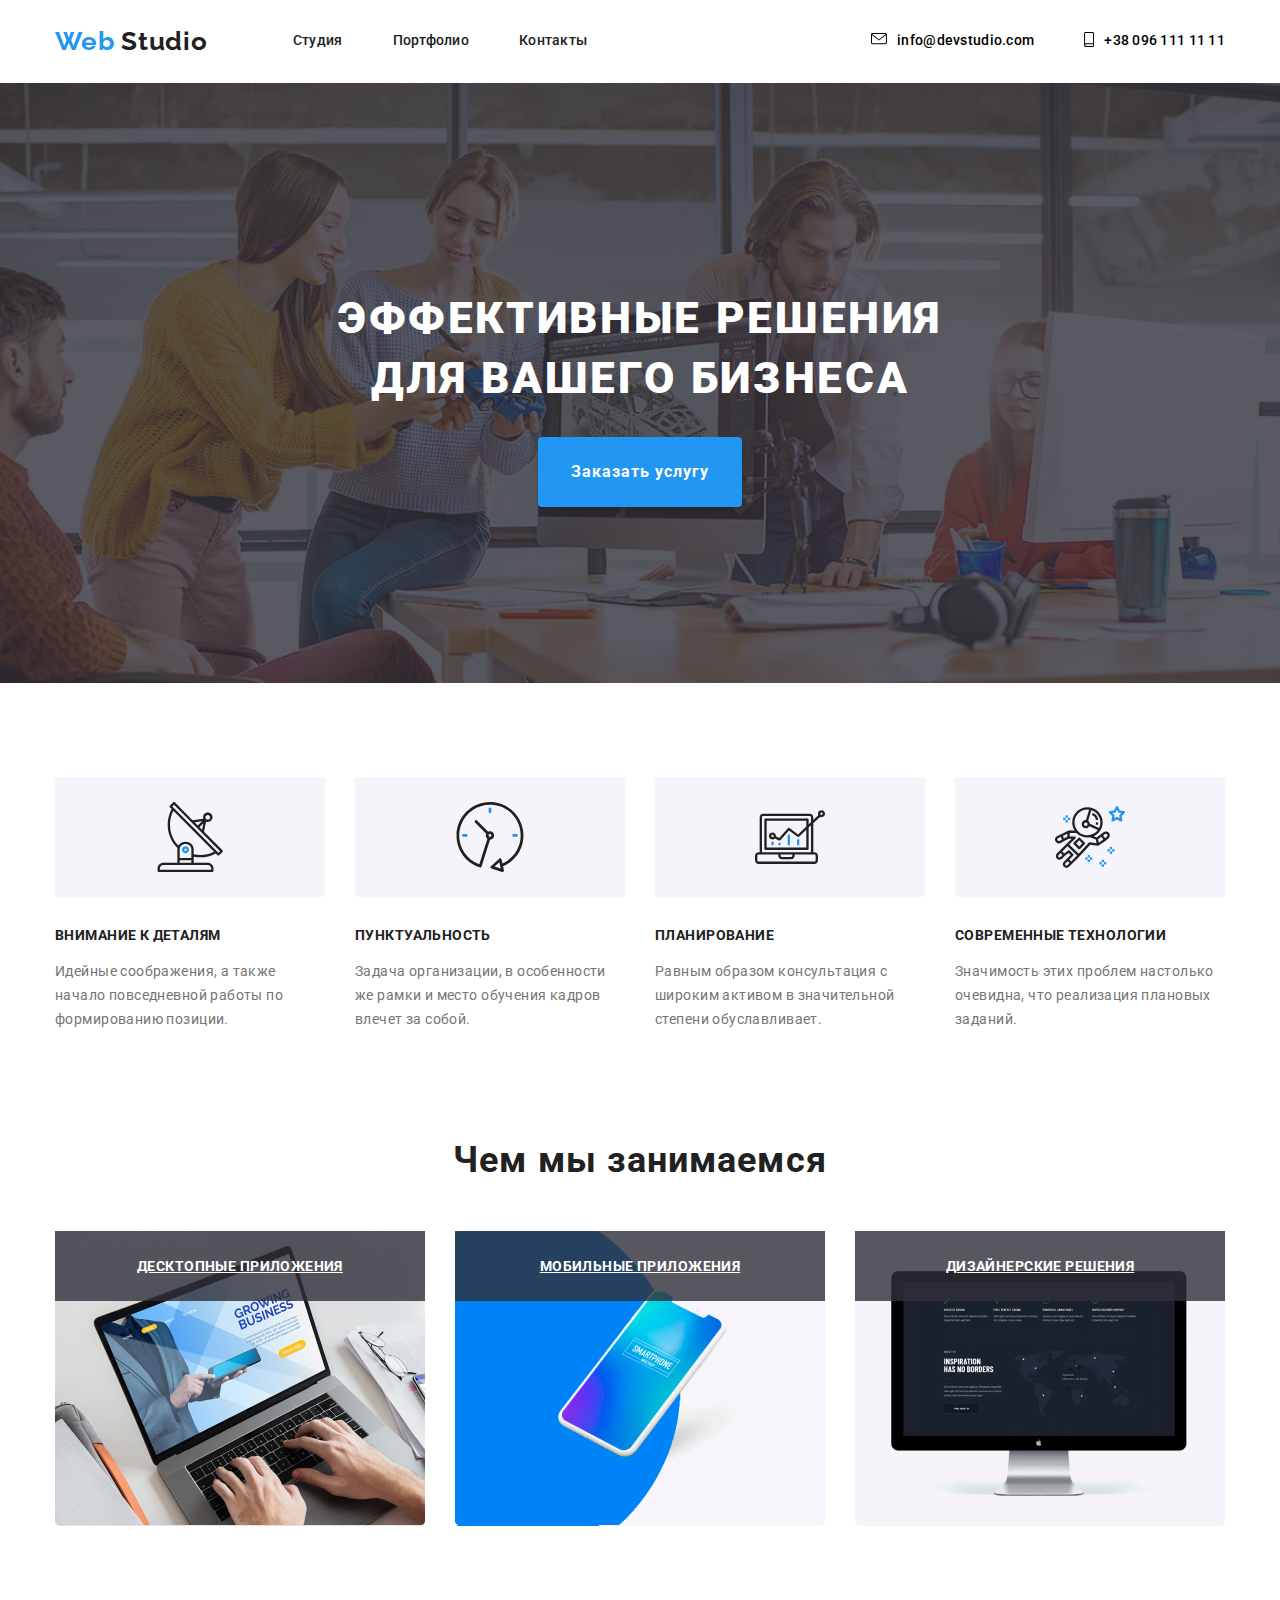
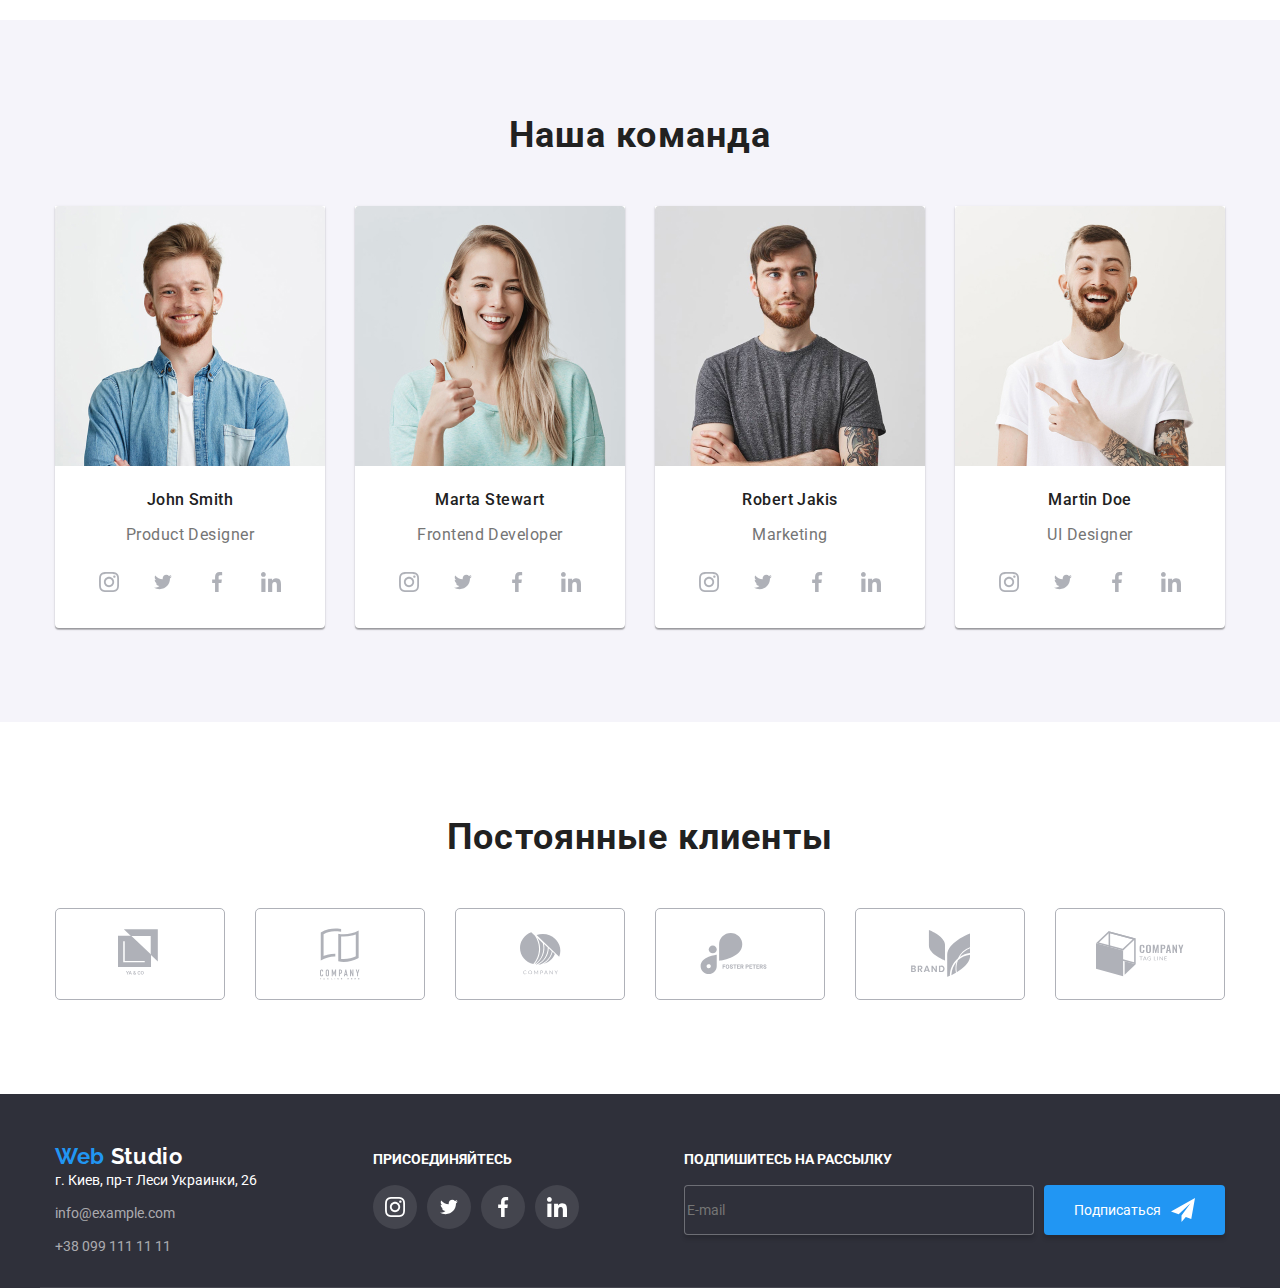
==== index.html @ a791c5b3 "hw4" ====
<!DOCTYPE html>
<html lang="en">

<head>
  <meta charset="UTF-8">
  <meta name="viewport" content="width=device-width, initial-scale=1.0">
  <title>WebStudio</title>
  <link href="https://fonts.googleapis.com/css2?family=Raleway:wght@400;500;700;900&display=swap" rel="stylesheet">
  <link href="https://fonts.googleapis.com/css2?family=Roboto:wght@400;500;700;900&display=swap" rel="stylesheet">
  <link rel="stylesheet" href="./css/normalize.css">
  <link rel="stylesheet" href="./css/style.css">
</head>

<body>
  <!--header-->
  <header>
    <div class="container">
      <p class="logo" id="top"><span class="active">Web</span> Studio</p>
      <nav class="navigation">
        <ul class="nav-list">
          <li class="nav-item active-header"><a href="#">Студия</a></li>
          <li class="nav-item"><a href="./portfolio.html">Портфолио</a></li>
          <li class="nav-item"><a href="#">Контакты</a></li>
        </ul>
      </nav>
      <ul class="contacts-list">
        <li class="contacts-item">
          <div class="header-icon">
            <svg class="header-svg" width="16" height="12">
              <use href="./images/symbol-defs.svg#icon-envelope"></use>
            </svg>
          </div>
          <a href="mailto:info@devstudio.com"> info@devstudio.com</a>
        </li>
        <li class="contacts-item">
          <div class="header-icon">
            <svg class="header-svg" width="10" height="15">
              <use href="./images/symbol-defs.svg#icon-smartphone"></use>
            </svg>
          </div>
          <a href="tel:+380961111111"> +38 096 111 11 11</a>
        </li>
      </ul>
    </div>
  </header>
  <main>

    <!--hero-->

    <section class="hero-container">
      <h1 class="hero-title">Эффективные решения <br> для вашего бизнеса</h1>
      <button class="hero-button"><span class="hero-button-text">Заказать услугу</span></button>
    </section>


    <!--virtues-->
    <section class="container">
      <ul class="section-virtues">
        <li class="list-virtues">
          <div class="virtues-svg">
            <svg class="virtues-svg-icon" width="70" height="70">
              <use href="./images/symbol-defs.svg#icon-antena"></use>
            </svg>
          </div>
          <h3 class="header-virtues head">Внимание к деталям</h3>
          <p class="text-virtues paragraph-virtues">Идейные соображения, а также начало повседневной работы по
            формированию позиции.</p>
        </li>

        <li class="list-virtues">
          <div class="virtues-svg">
            <svg class="virtues-svg-icon" width="70" height="70">
              <use href="./images/symbol-defs.svg#icon-clock"></use>
            </svg>
          </div>
          <h3 class="header-virtues head">Пунктуальность</h3>
          <p class="text-virtues paragraph-virtues">Задача организации, в особенности же рамки и место обучения кадров
            влечет за собой.</p>
        </li class="list-virtues">

        <li class="list-virtues">
          <div class="virtues-svg">
            <svg class="virtues-svg-icon" width="70" height="70">
              <use href="./images/symbol-defs.svg#icon-diagram"></use>
            </svg>
          </div>
          <h3 class="header-virtues head">Планирование</h3>
          <p class="text-virtues paragraph-virtues">Равным образом консультация с широким активом в значительной степени
            обуславливает.</p>
        </li>

        <li class="list-virtues">
          <div class="virtues-svg">
            <svg class="virtues-svg-icon" width="70" height="70">
              <use href="./images/symbol-defs.svg#icon-astronaut"></use>
            </svg>
          </div>
          <h3 class="header-virtues head">Современные технологии</h3>
          <p class="text-virtues paragraph-virtues">Значимость этих проблем настолько очевидна, что реализация плановых
            заданий.</p>
        </li>
      </ul>
    </section>



    <!--what we do-->
    <h2 class="main-section-title">Чем мы занимаемся</h2>
    <div class="do-container">
      <section class="container">
        <ul class="activity">
          <li class="activity-item-list">
            <div class="desktop">
              <a href="#" class="activity-links desktop">
                <!-- <div class="activity-image"><img src="./images/notebook.jpg" width="370" alt="notebook" /></div> -->
                <h3 class="item-title">Десктопные приложения</h3>
              </a>
            </div>
          </li>

          <li class="activity-item-list">
            <div class="mobile">
              <a href="#" class="activity-links">
                <!-- <div class="activity-image"><img src="./images/smartphone.jpg" width="370" alt="smartphone" /></div> -->
                <h3 class="item-title">Мобильные приложения</h3>
              </a>
            </div>
          </li>

          <li class="activity-item-list">
            <div class="design">
              <a href="#" class="activity-links">
                <!-- <div class="activity-image"><img src="./images/monitor.jpg" width="370" alt="monitor" /></div> -->
                <h3 class="item-title">Дизайнерские решения</h3>
              </a>
            </div>
          </li>
      </section>
    </div>

    <!-- team    team-cntainer -->

    <div class="team-cntainer">
      <section class="container">
        <h2 class="main-section-title">Наша команда</h2>
        <ul class="palyers">
          <li class="list-team">
            <img src="./images/John_Smith.jpg" width="270" alt="p.designer">
            <p class="name">John Smith</p>
            <p class="specialty">Product Designer</p>
            <ul class="social-link">
              <li class="social-list-svg">
                <a class="social-link-svg" href="#">
                  <svg class="social-icon" width="20" height="20">
                    <use class="svg-social" href="./images/symbol-defs.svg#icon-Instagram"></use>
                  </svg>
                </a>
              </li>
              <li class="social-list-svg">
                <a class="social-link-svg" href="#">
                  <svg class="social-icon" width="20" height="16">
                    <use class="svg-social" href="./images/symbol-defs.svg#icon-Twitter"></use>
                  </svg>
                </a>
              </li>
              <li class="social-list-svg">
                <a class="social-link-svg" href="#">
                  <svg class="social-icon" width="20" height="20">
                    <use class="svg-social" href="./images/symbol-defs.svg#icon-facebook"></use>
                  </svg>
                </a>
              </li>
              <li class="social-list-svg">
                <a class="social-link-svg" href="#">
                  <svg class="social-icon" width="20" height="20">
                    <use class="svg-social" href="./images/symbol-defs.svg#icon-linkedin"></use>
                  </svg>
                </a>
              </li>
            </ul>
          </li>

          <li class="list-team fr_devel">
            <img src="./images/Marta_Stewart.jpg" width="270" alt="frontend_dev">
            <p class="name">Marta Stewart</p>
            <p class="specialty">Frontend Developer</p>
            <ul class="social-link">
              <li class="social-list-svg">
                <a class="social-link-svg" href="#">
                  <svg class="social-icon" width="20" height="20">
                    <use href="./images/symbol-defs.svg#icon-Instagram"></use>
                  </svg>
                </a>
              </li>
              <li class="social-list-svg">
                <a class="social-link-svg" href="#">
                  <svg class="social-icon" width="20" height="16">
                    <use href="./images/symbol-defs.svg#icon-Twitter"></use>
                  </svg>
                </a>
              </li>
              <li class="social-list-svg">
                <a class="social-link-svg" href="#">
                  <svg class="social-icon" width="20" height="20">
                    <use href="./images/symbol-defs.svg#icon-facebook"></use>
                  </svg>
                </a>
              </li>
              <li class="social-list-svg">
                <a class="social-link-svg" href="#">
                  <svg class="social-icon" width="20" height="20">
                    <use href="./images/symbol-defs.svg#icon-linkedin"></use>
                  </svg>
                </a>
              </li>
            </ul>
          </li>

          <li class="list-team marketing">
            <img src="./images/Robert_Jakis.jpg" width="270" alt="marketing">
            <p class="name">Robert Jakis</p>
            <p class="specialty">Marketing</p>
            <ul class="social-link">
              <li class="social-list-svg">
                <a class="social-link-svg" href="#">
                  <svg class="social-icon" width="20" height="20">
                    <use class="svg-social" href="./images/symbol-defs.svg#icon-Instagram"></use>
                  </svg>
                </a>
              </li>
              <li class="social-list-svg">
                <a class="social-link-svg" href="#">
                  <svg class="social-icon" width="20" height="16">
                    <use class="svg-social" href="./images/symbol-defs.svg#icon-Twitter"></use>
                  </svg>
                </a>
              </li>
              <li class="social-list-svg">
                <a class="social-link-svg" href="#">
                  <svg class="social-icon" width="20" height="20">
                    <use class="svg-social" href="./images/symbol-defs.svg#icon-facebook"></use>
                  </svg>
                </a>
              </li>
              <li class="social-list-svg">
                <a class="social-link-svg" href="#">
                  <svg class="social-icon" width="20" height="20">
                    <use class="svg-social" href="./images/symbol-defs.svg#icon-linkedin"></use>
                  </svg>
                </a>
              </li>
            </ul>
          </li>

          <li class="list-team designer">
            <img src="./images/Martin_Doe.jpg" width="270" alt="ui_designer">
            <p class="name">Martin Doe
            <p>
            <p class="specialty">UI Designer</p>
            <ul class="social-link">
              <li class="social-list-svg">
                <a class="social-link-svg" href="#">
                  <svg class="social-icon" width="20" height="20">
                    <use class="svg-social" href="./images/symbol-defs.svg#icon-Instagram"></use>
                  </svg>
                </a>
              </li>
              <li class="social-list-svg">
                <a class="social-link-svg" href="#">
                  <svg class="social-icon" width="20" height="16">
                    <use class="svg-social" href="./images/symbol-defs.svg#icon-Twitter"></use>
                  </svg>
                </a>
              </li>
              <li class="social-list-svg">
                <a class="social-link-svg" href="#">
                  <svg class="social-icon" width="20" height="20">
                    <use class="svg-social" href="./images/symbol-defs.svg#icon-facebook"></use>
                  </svg>
                </a>
              </li>
              <li class="social-list-svg">
                <a class="social-link-svg" href="#">
                  <svg class="social-icon" width="20" height="20">
                    <use class="svg-social" href="./images/symbol-defs.svg#icon-linkedin"></use>
                  </svg>
                </a>
              </li>
            </ul>
      </section>
    </div>

    <!-- clients -->
    <section class="container">
      <h2 class="main-section-title clients-title">Постоянные клиенты</h2>
      <ul class="list-clients">
        <li class="list-clients-item">
          <a class="box-clients">
            <svg class="clients-icon" width="44" height="49">
              <use class="svg" href="./images/symbol-defs.svg#icon-logo1"></use>
            </svg>
          </a>
        </li>

        <li class="list-clients-item">
          <a class="box-clients">
            <svg class="clients-icon" width="40" height="52">
              <use class="svg" href="./images/symbol-defs.svg#icon-logo2"></use>
            </svg>
          </a>
        </li>

        <li class="list-clients-item">
          <a class="box-clients">
            <svg class="clients-icon" width="41" height="43">
              <use class="svg" href="./images/symbol-defs.svg#icon-logo3"></use>
            </svg>
          </a>
        </li>

        <li class="list-clients-item">
          <a class="box-clients">
            <svg class="clients-icon" width="80" height="42">
              <use class="svg" href="./images/symbol-defs.svg#icon-logo4"></use>
            </svg>
          </a>
        </li>

        <li class="list-clients-item">
          <a class="box-clients">
            <svg class="clients-icon" width="59" height="47">
              <use class="svg" href="./images/symbol-defs.svg#icon-logo5"></use>
            </svg>
          </a>
        </li>

        <li class="list-clients-item">
          <a class="box-clients">
            <svg class="clients-icon" width="88" height="48">
              <use class="svg" href="./images/symbol-defs.svg#icon-logo6"></use>
            </svg>
          </a>
        </li>
      </ul>
    </section>
  </main>

  <!-- foore -->
  <footer>
    <div class="container">
      <div>
        <a class="logo" href="#top"><span class="active">Web</span> Studio</a>
        <address class="address">
          <ul class="address-list">
            <li class="address-item">г. Киев, пр-т Леси Украинки, 26</li>
            <li class="address-item">
              <a href="mailto:info@example.com">info@example.com</a>
            </li>
            <li class="address-item">
              <a href="tel:+380991111111">+38 099 111 11 11</a>
            </li>
          </ul>
        </address>
      </div>
      <div class="join-social">
        <p class="join">Присоединяйтесь</p>
        <ul class="social">
          <li class="social-list-footer">
            <a class="social-link-footer" href="#">
              <svg class="social-icon-footer" width="20" height="20">
                <use href="./images/symbol-defs.svg#icon-Instagram"></use>
              </svg>
            </a>
          </li>
          <li class="social-list-footer">
            <a class="social-link-footer" href="#">
              <svg class="social-icon-footer" width="20" height="16">
                <use href="./images/symbol-defs.svg#icon-Twitter"></use>
              </svg>
            </a>
          </li>
          <li class="social-list-footer">
            <a class="social-link-footer" href="#">
              <svg class="social-icon-footer" width="20" height="20">
                <use class="svg-social" href="./images/symbol-defs.svg#icon-facebook"></use>
              </svg>
            </a>
          </li>
          <li class="social-list-footer">
            <a class="social-link-footer" href="#">
              <svg class="social-icon-footer" width="20" height="20">
                <use href="./images/symbol-defs.svg#icon-linkedin"></use>
              </svg>
            </a>
          </li>
        </ul>
      </div>
      <div class="join-form">
        <p class="join">Подпишитесь на рассылку</p>
        <form class="form-item">

          <input class="form" type="email" name="" id="" placeholder="E-mail" />
          <button class="f-button">
            <span>Подписаться</span>
            <svg class="button-svg" width="24" height="24">
              <use href="./images/symbol-defs.svg#icon-send"></use>
            </svg>
          </button>
        </form>
      </div>
    </div>
    <!-- <small class="copyrights">2020 | Developed by GoIT Students</small> -->
  </footer>
</body>

</html>
---- css/style.css ----
:root {
  --text-color: #212121;
  --main-color: #2196f3;
  --contacts-color: #757575;
}

html {
  box-sizing: border-box;
}

* ::before,
* ::after {
  box-sizing: inherit;
}

button:hover,
button:focus {
  color: #ffffff;
  background-color: var(--active-color);
}

ul {
  padding-inline-start: 0;
  margin: 0;
}

body {
  font-family: "roboto", sans-serif;
  font-size: 14px;
  line-height: 1.71;
  letter-spacing: 0.03;
}

.container {
  width: 1170px;
  margin-left: auto;
  margin-right: auto;
  margin-bottom: 94px;
  padding-right: 15px;
  padding-left: 15px;
}

.container:first-child {
  margin-bottom: 0;
}

.header-line {
  margin-top: 0;
  margin-bottom: 0;
}
/* header */

header {
  font-size: 14px;
  line-height: 1.14;
  font-weight: 500;
  letter-spacing: 0.02em;
}

header .container {
  display: flex;
  align-items: center;
}

header a {
  text-decoration: none;
}

.logo {
  font-family: "Raleway", sans-serif;
  color: var(--text-color);
  font-size: 26px;
  font-weight: 700;
  line-height: 1.19;
  letter-spacing: 0.03em;
  margin-right: 85px;
}

.active {
  color: var(--main-color);
}

.nav-list {
  display: flex;
}

.nav-item:not(:last-child) {
  margin-right: 50px;
}

.nav-item a {
  display: inline-block;

  padding-top: 32px;
  padding-bottom: 32px;

  color: var(--text-color);
}

.active a {
  color: var(--main-color);
}

.nav-item a:hover,
.nav-item a:focus {
  color: var(--main-color);
}

.contacts-list {
  display: flex;
  margin-left: auto;
  align-items: center;
}
.contacts-item {
  display: flex;
  align-items: center;
}

.contacts-item:not(:last-child) {
  margin-right: 50px;
}

.contacts-item a {
  display: inline-block;
  align-items: center;

  padding-top: 32px;
  padding-bottom: 32px;

  color: var(--main-text-color);
}

.header-icon {
  margin-right: 10px;
}
.header-svg {
  fill: var(--main-text-color);
}
.contacts-item:hover a {
  color: #2196f3;
}
.contacts-item:hover svg {
  fill: #2196f3;
}

/* hero */
.hero-container {
  background-image: linear-gradient(
      to right,
      rgba(47, 48, 58, 0.8),
      rgba(47, 48, 58, 0.8)
    ),
    url(../images/Header_img.jpg);
  background-repeat: no-repeat;
  background-position: center;
  text-align: center;
  width: 100%;
  height: 600px;
  margin-bottom: 94px;
  display: flex;
  flex-direction: column;
  justify-content: center;
  align-items: center;
}

.hero-title {
  font-weight: 900;
  font-size: 44px;
  line-height: 60px;
  letter-spacing: 0.06em;
  text-transform: uppercase;
  color: #ffffff;
}

.hero-button {
  background: #2196f3;
  box-shadow: 0px 4px 4px rgba(0, 0, 0, 0.15);
  border-radius: 4px;
  border: none;
  padding: 20px 33px;
}

.hero-button-text {
  font-weight: bold;
  font-size: 16px;
  line-height: 30px;
  display: flex;
  align-items: center;
  text-align: center;
  letter-spacing: 0.06em;

  color: #ffffff;
}
/* virtues */

.section-virtues {
  display: flex;
  margin-left: auto;
  margin-right: auto;
}

.list-virtues {
  margin-right: 30px;
}

.list-virtues:last-child {
  margin-right: 0;
}

.virtues-svg {
  display: flex;
  height: 120px;
  background-color: #f5f4fa;
  border-radius: 3px;
  align-items: center;
  justify-content: center;
}

.header-virtues {
  font-weight: bold;
  font-size: 14px;
  line-height: 16px;
  letter-spacing: 0.03em;
  text-transform: uppercase;
  color: var(--text-color);
}
.head {
  width: 270px;
  height: 18px;
  margin-top: 30px;
  margin-bottom: 10px;
}

.text-virtues {
  font-family: Roboto;
  font-size: 14px;
  line-height: 24px;
  letter-spacing: 0.03em;
  color: #757575;
}

/* what we do */

.activity {
  display: flex;
  margin-left: auto;
  margin-right: auto;
}

.do-container {
  margin-bottom: 94px;
}

.desktop {
  background-image: url(../images/notebook.jpg);
  min-width: 370px;
  min-height: 295px;
}

.mobile {
  background-image: url(../images/smartphone.jpg);
  min-width: 370px;
  min-height: 295px;
}

.design {
  background-image: url(../images/monitor.jpg);
  min-width: 370px;
  min-height: 295px;
}

.main-section-title {
  font-weight: bold;
  font-size: 36px;
  line-height: 42px;
  letter-spacing: 0.03em;
  color: var(--text-color);
  text-align: center;
  margin-top: 0;
  margin-bottom: 50px;
}
.item-title {
  font-size: 14px;
  text-align: center;

  color: #ffffff;
  background-color: rgba(47, 48, 58, 0.8);

  padding-top: 27px;
  padding-bottom: 27px;
  margin: 0;
}
.activity-item-list {
  margin-right: 30px;
}
.activity-item-list:last-child {
  margin-right: 0;
}

.activity-links {
  font-weight: bold;
  font-size: 14px;
  line-height: 16px;
  text-align: center;
  letter-spacing: 0.03em;
  text-transform: uppercase;

  color: #ffffff;
}
/* team */

.team-cntainer {
  background-color: #f5f4fa;
  margin-left: auto;
  margin-right: auto;
  padding-top: 94px;
  padding-bottom: 94px;
}

.palyers {
  display: flex;
  margin-right: auto;
  margin-left: auto;
}

.list-team {
  margin-right: 30px;
  background-color: #ffffff;
  box-shadow: 0px 2px 1px rgba(0, 0, 0, 0.2), 0px 1px 1px rgba(0, 0, 0, 0.14),
    0px 1px 3px rgba(0, 0, 0, 0.12);
  border-radius: 0px 0px 4px 4px;
}

.list-team:last-child {
  margin-right: 0;
}

.name {
  font-weight: 500;
  font-size: 16px;
  line-height: 19px;
  text-align: center;
  letter-spacing: 0.03em;
  color: var(--text-color);
}

.specialty {
  font-size: 16px;
  line-height: 19px;
  text-align: center;
  letter-spacing: 0.03em;
  color: #757575;
}

.social-link {
  display: flex;
  margin-left: auto;
  margin-right: auto;
  align-items: center;
  justify-content: center;
  margin-top: 16px;
  margin-bottom: 24px;
}

.social-list-svg {
  margin-right: 10px;
}
.social-list-svg:last-child {
  margin-right: 0;
}

.social-link-svg {
  width: 44px;
  height: 44px;
  border-radius: 50%;
  align-items: center;
  justify-content: center;
  display: flex;
  color: #fff;
}
.social-link-svg:hover {
  cursor: pointer;
  background-color: var(--main-color);
}
.social-icon {
  fill: #afb1b8;
}
.social-link-svg:hover svg {
  fill: currentColor;
}
/* clients */

.clients-title {
  margin-top: 94px;
}

.list-clients {
  display: flex;
  margin-left: auto;
  margin-right: auto;
}

.list-clients-item {
  margin-right: 30px;
}

.list-clients-item:last-child {
  margin-right: 0;
}

.box-clients {
  width: 168px;
  height: 90px;
  border: 1px solid #afb1b8;
  border-radius: 5px;
  align-items: center;
  justify-content: center;
  display: flex;
  color: #afb1b8;
}

.box-clients:hover {
  cursor: pointer;
  border-color: var(--main-color);
}

.clients-icon {
  fill: currentColor;
}

.box-clients:hover svg {
  fill: var(--main-color);
}

/* footer */

footer {
  color: #ffffff;
  background-color: #2f303a;
}

footer .container {
  display: flex;
  align-items: baseline;
  justify-content: space-between;
  border-bottom: 1px solid rgba(255, 255, 255, 0.1);
  padding-top: 45px;
  padding-bottom: 28px;
}

footer a {
  text-decoration: none;
  display: block;
}

footer .logo {
  color: #ffffff;
  font-size: 22px;
}

.address-list li:not(:last-child) {
  margin-bottom: 9px;
}

.address-item {
  font-size: 14px;
  font-style: normal;
}

footer .address-item a {
  color: rgba(255, 255, 255, 0.6);
}

footer .join {
  font-size: 14px;
  font-weight: 700;
  line-height: 0.87;
  text-transform: uppercase;
  margin-bottom: 20px;
}

footer .social {
  padding: 0;
  display: flex;
}

.copyrights {
  display: block;
  font-size: 12px;
  line-height: 2;
  text-align: center;
  color: rgba(255, 255, 255, 0.4);
  padding-top: 18px;
  padding-bottom: 21px;
}

.social-list-footer {
  margin-right: 10px;
}

.social-list-footer:last-child {
  margin-right: 0;
}

.social-link-footer {
  width: 44px;
  height: 44px;
  border-radius: 50%;
  align-items: center;
  background-color: rgba(255, 255, 255, 0.1);
  justify-content: center;
  display: flex;
  color: #fff;
}
.social-link-footer:hover {
  cursor: pointer;
  background-color: var(--main-color);
}
.social-icon-footer {
  fill: #fff;
}

.form-item {
  display: flex;
}

.form {
  border: 1px solid rgba(255, 255, 255, 0.3);
  box-sizing: border-box;
  box-shadow: 0px 4px 4px rgba(0, 0, 0, 0.15);
  border-radius: 4px;
  height: 50px;
  background-color: #2f303a;
  margin-right: 10px;
  min-width: 350px;
}

.f-button {
  background-color: #2196f3;
  box-shadow: 0px 4px 4px rgba(0, 0, 0, 0.15);
  border-radius: 4px;
  height: 50px;
  color: #fff;
  align-items: center;
  display: flex;
  padding-left: 30px;
  padding-right: 30px;
  border: none;
}

.button-svg {
  margin-left: 10px;
}

/* portfolio */

.our-works h1 {
  visibility: hidden;
}
.our-works a {
  text-decoration: none;
}
.our-works ul {
  list-style-type: none;
}
.filters-list {
  display: flex;
  justify-content: center;
  text-align: center;
  margin-bottom: 50px;
}
.filters-item {
  min-width: 73px;
}
.filters-item:not(:last-child) {
  margin-right: 8px;
}
.our-works .button {
  margin: 0;
  padding: 6px 22px;
  min-width: 73px;
  min-height: 38px;
  letter-spacing: 0.03em;
  line-height: 1.62;
}

.our-works {
  margin-bottom: 80px;
}

.works {
  display: flex;
  flex-wrap: wrap;
  justify-content: space-between;
}
.works img {
  display: block;
}
.works-item {
  display: block;
  width: calc((100% - 30px * 2) / 3);
  margin-bottom: 30px;
  margin-right: 30px;
  background: #ffffff;
  /* position: relative; */
}
.works-item:nth-child(3n) {
  margin-right: 0px;
}
.works-item:nth-last-child(-n + 1) {
  margin-bottom: 0px;
}
.works-item .item-title {
  text-transform: none;
}
.item-image {
  /* background-color: rgba(33, 150, 243, 0.9); */
  border-radius: 5px 5px 0px 0px;
}
.item-link {
  text-decoration: none;
}

.item-info {
  border: 1px solid #eeeeee;
  text-align: left;
  padding: 20луpx 24px;
}
.our-works .item-title-works {
  color: var(--text-color);
  font-size: 18px;
  line-height: 2;
  font-weight: 700;
  letter-spacing: 0.06em;
  margin-bottom: 4px;
}
.filter-type {
  font-size: 16px;
  line-height: 1.87;
  font-weight: 400;
  letter-spacing: 0.03em;
}

.our-works .item-description {
  color: #ffffff;
  font-size: 18px;
  line-height: 1.56;
  padding: 63px 24px;
  text-align: left;
  top: 0px;
  left: 0px;
  opacity: 0;
}

.works-item:hover {
  box-shadow: 1px 4px 6px rgba(0, 0, 0, 0.16), 0px 4px 4px rgba(0, 0, 0, 0.06),
    0px 1px 1px rgba(0, 0, 0, 0.12);
}
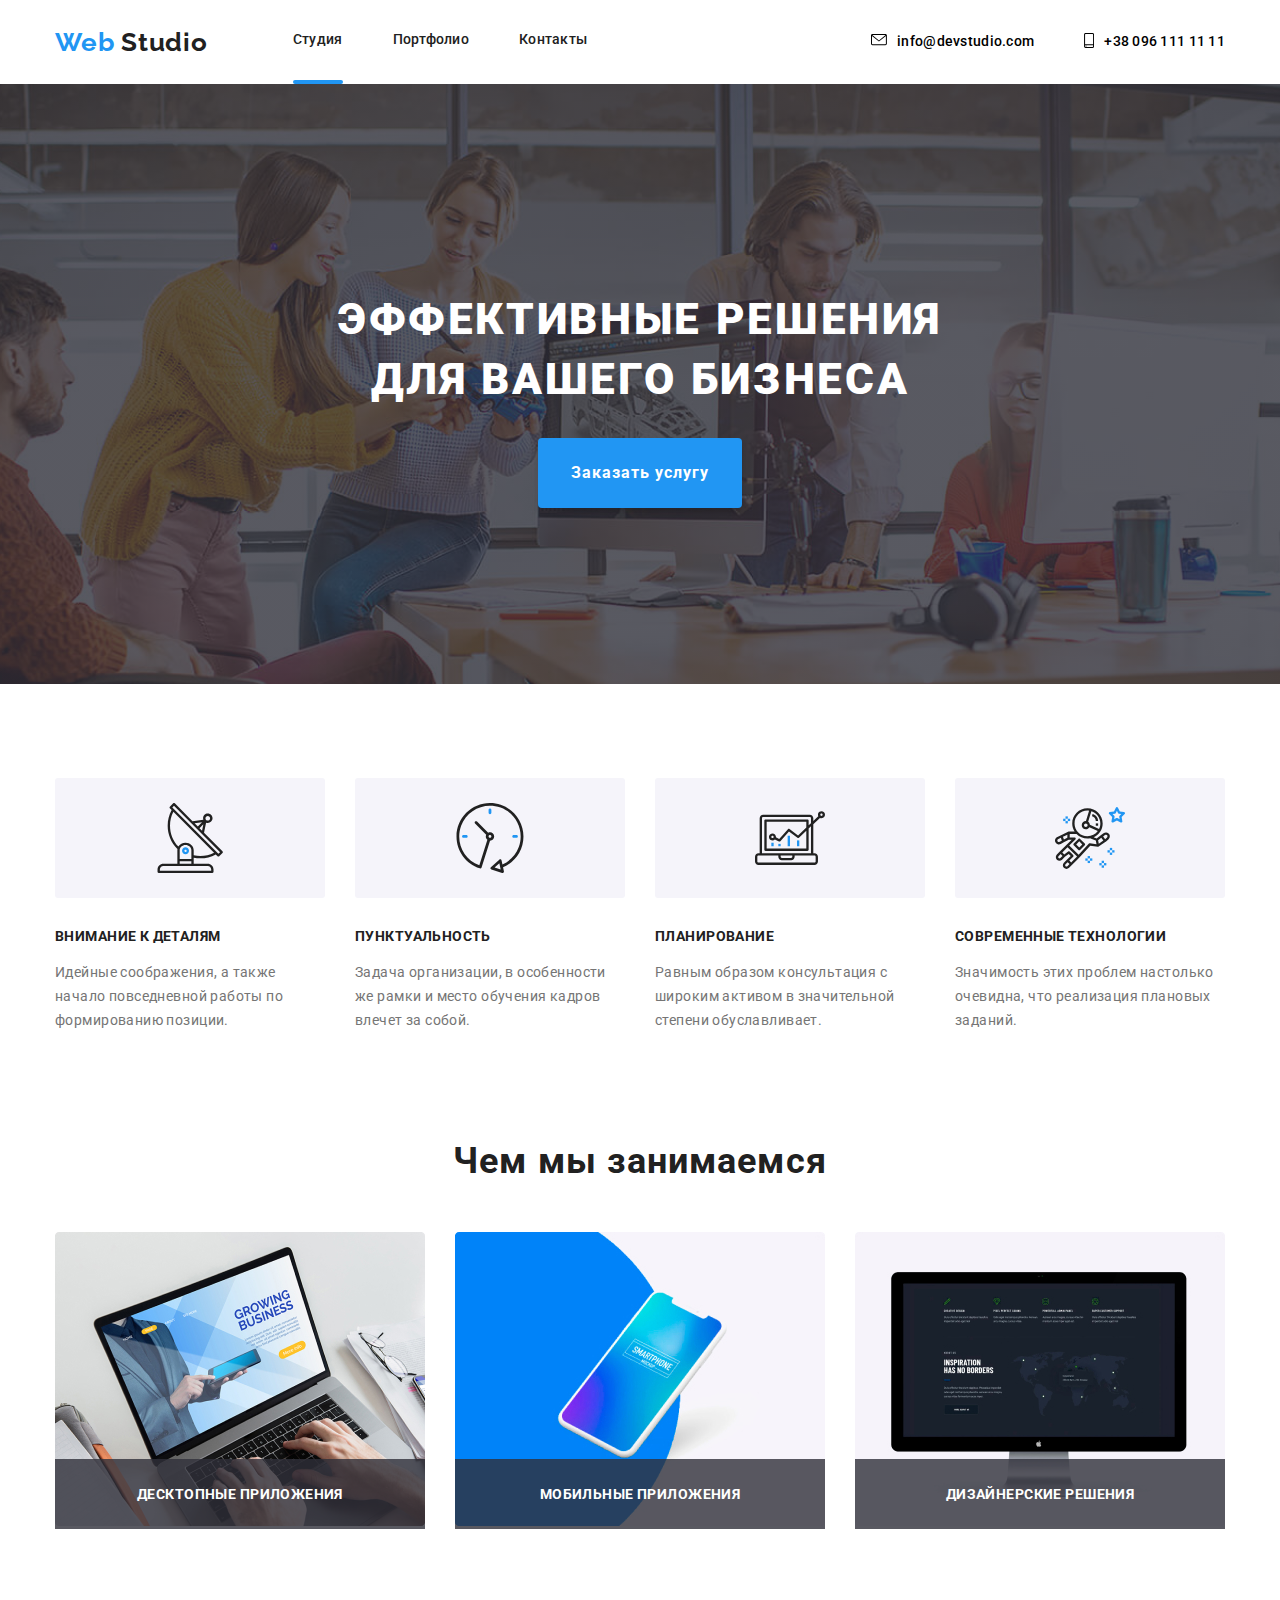
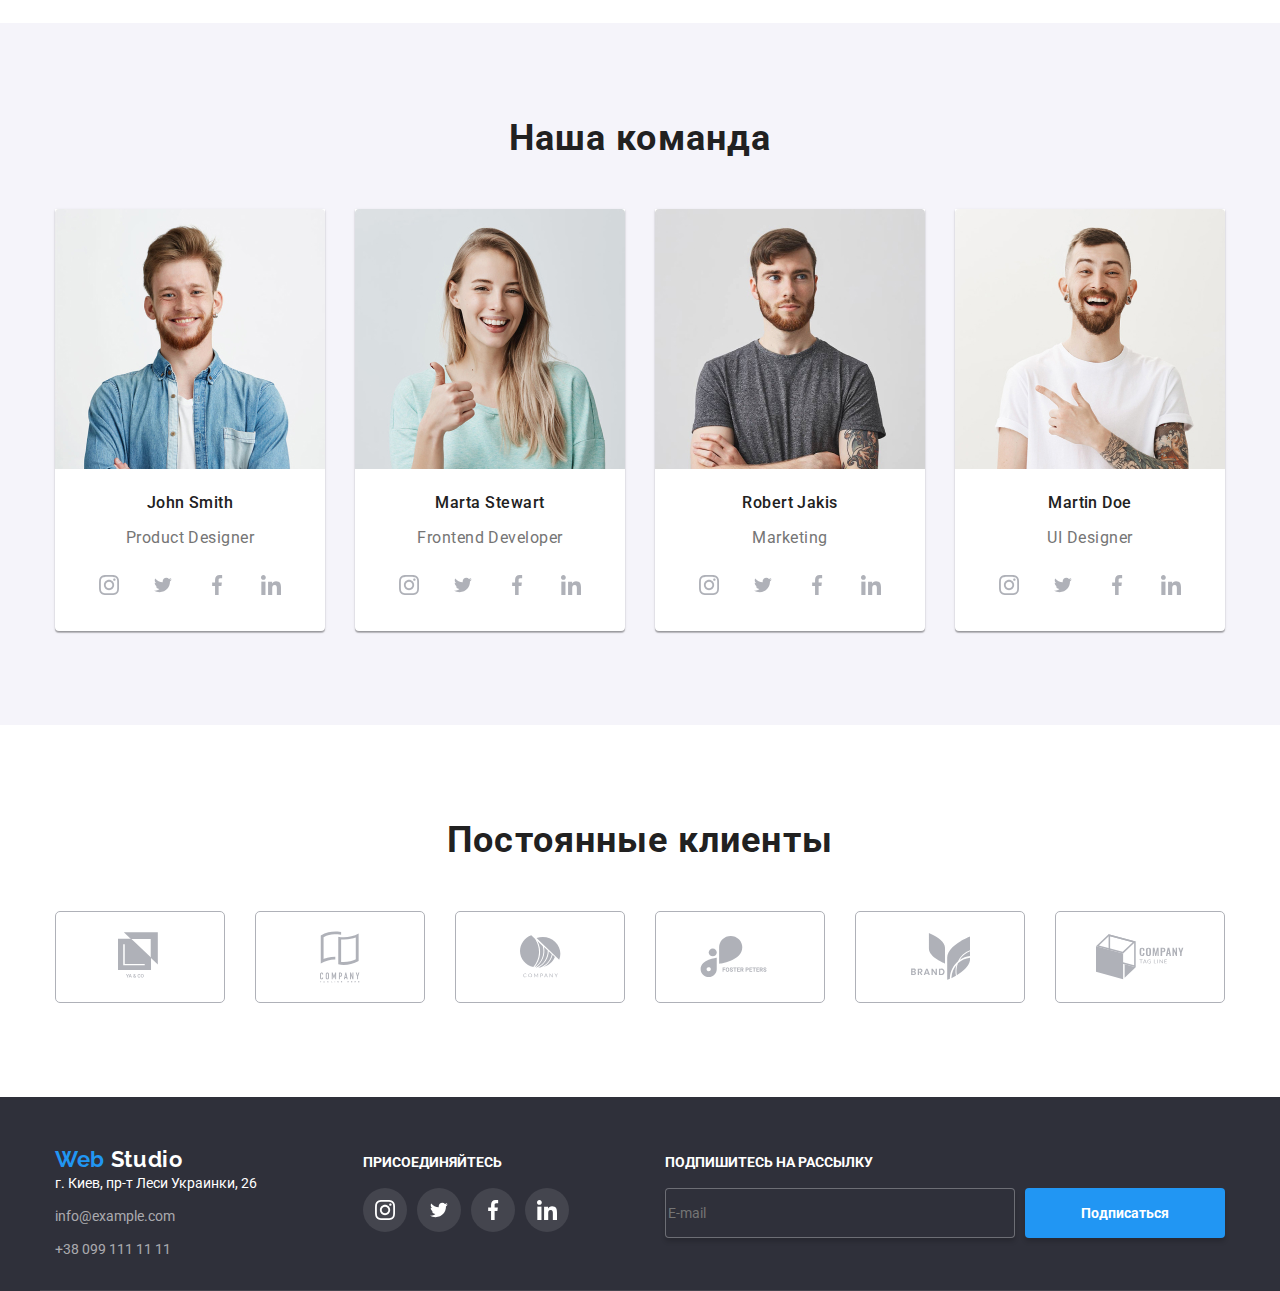
==== commit 2bb7ec53: "homework5" ====
--- a/index.html
+++ b/index.html
@@ -112,8 +112,8 @@
           <li class="activity-item-list">
             <div class="desktop">
               <a href="#" class="activity-links desktop">
-                <!-- <div class="activity-image"><img src="./images/notebook.jpg" width="370" alt="notebook" /></div> -->
-                <h3 class="item-title">Десктопные приложения</h3>
+                <div class="activity-image"><img src="./images/notebook.jpg" width="370" alt="notebook" />
+                <h3 class="item-title">Десктопные приложения</h3></div>
               </a>
             </div>
           </li>
@@ -121,8 +121,10 @@
           <li class="activity-item-list">
             <div class="mobile">
               <a href="#" class="activity-links">
-                <!-- <div class="activity-image"><img src="./images/smartphone.jpg" width="370" alt="smartphone" /></div> -->
-                <h3 class="item-title">Мобильные приложения</h3>
+                <div class="activity-image">
+                  <img src="./images/smartphone.jpg" width="370" alt="smartphone" />
+                
+                <h3 class="item-title">Мобильные приложения</h3></div>
               </a>
             </div>
           </li>
@@ -130,8 +132,8 @@
           <li class="activity-item-list">
             <div class="design">
               <a href="#" class="activity-links">
-                <!-- <div class="activity-image"><img src="./images/monitor.jpg" width="370" alt="monitor" /></div> -->
-                <h3 class="item-title">Дизайнерские решения</h3>
+                <div class="activity-image"><img src="./images/monitor.jpg" width="370" alt="monitor" />
+                <h3 class="item-title">Дизайнерские решения</h3></div>
               </a>
             </div>
           </li>
@@ -401,7 +403,7 @@
 
           <input class="form" type="email" name="" id="" placeholder="E-mail" />
           <button class="f-button">
-            <span>Подписаться</span>
+            <p>Подписаться</p>
             <svg class="button-svg" width="24" height="24">
               <use href="./images/symbol-defs.svg#icon-send"></use>
             </svg>
--- a/css/style.css
+++ b/css/style.css
@@ -68,18 +68,29 @@
 
 .logo {
   font-family: "Raleway", sans-serif;
-  color: var(--text-color);
   font-size: 26px;
   font-weight: 700;
   line-height: 1.19;
   letter-spacing: 0.03em;
   margin-right: 85px;
+
+  color: var(--text-color);
 }
 
 .active {
   color: var(--main-color);
 }
 
+.active-header:after {
+  content: "";
+  display: block;
+  width: 100%;
+  height: 4px;
+  border-radius: 3px;
+
+  background-color: var(--main-color);
+}
+
 .nav-list {
   display: flex;
 }
@@ -95,6 +106,8 @@
   padding-bottom: 32px;
 
   color: var(--text-color);
+
+  transition: 250ms cubic-bezier(0.4, 0, 0.2, 1);
 }
 
 .active a {
@@ -111,22 +124,22 @@
   margin-left: auto;
   align-items: center;
 }
-.contacts-item {
-  display: flex;
-  align-items: center;
-}
 
 .contacts-item:not(:last-child) {
   margin-right: 50px;
 }
 
-.contacts-item a {
-  display: inline-block;
+.contacts-item {
+  display: flex;
   align-items: center;
 
   padding-top: 32px;
   padding-bottom: 32px;
 
+  transition: 250ms cubic-bezier(0.4, 0, 0.2, 1);
+}
+
+.contacts-item a {
   color: var(--main-text-color);
 }
 
@@ -136,10 +149,10 @@
 .header-svg {
   fill: var(--main-text-color);
 }
-.contacts-item:hover a {
+.contacts-item:hover {
   color: #2196f3;
 }
-.contacts-item:hover svg {
+.contacts-item:hover {
   fill: #2196f3;
 }
 
@@ -173,11 +186,17 @@
 }
 
 .hero-button {
-  background: #2196f3;
+  background-color: #2196f3;
   box-shadow: 0px 4px 4px rgba(0, 0, 0, 0.15);
   border-radius: 4px;
   border: none;
   padding: 20px 33px;
+
+  transition: background-color 250ms cubic-bezier(0.4, 0, 0.2, 1);
+}
+
+.hero-button:hover {
+  background-color: #0977d1;
 }
 
 .hero-button-text {
@@ -251,24 +270,15 @@
   margin-bottom: 94px;
 }
 
-.desktop {
-  background-image: url(../images/notebook.jpg);
-  min-width: 370px;
-  min-height: 295px;
-}
-
-.mobile {
-  background-image: url(../images/smartphone.jpg);
-  min-width: 370px;
-  min-height: 295px;
-}
-
-.design {
-  background-image: url(../images/monitor.jpg);
-  min-width: 370px;
-  min-height: 295px;
-}
-
+.activity-image {
+  position: relative;
+}
+.item-title {
+  position: absolute;
+  left: 0;
+  bottom: 0;
+  width: 100%;
+}
 .main-section-title {
   font-weight: bold;
   font-size: 36px;
@@ -370,24 +380,33 @@
 }
 
 .social-link-svg {
+  align-items: center;
+  justify-content: center;
+  display: flex;
+
   width: 44px;
   height: 44px;
   border-radius: 50%;
-  align-items: center;
-  justify-content: center;
-  display: flex;
+
   color: #fff;
-}
+
+  transition: 250ms, cubic-bezier(0.4, 0, 0.2, 1) color 250ms;
+}
+
+.social-link-svg:focus,
 .social-link-svg:hover {
   cursor: pointer;
   background-color: var(--main-color);
 }
+
 .social-icon {
   fill: #afb1b8;
 }
+.social-link-svg:focus svg,
 .social-link-svg:hover svg {
   fill: currentColor;
 }
+
 /* clients */
 
 .clients-title {
@@ -409,14 +428,19 @@
 }
 
 .box-clients {
+  display: flex;
+  align-items: center;
+  justify-content: center;
+
   width: 168px;
   height: 90px;
+
   border: 1px solid #afb1b8;
   border-radius: 5px;
-  align-items: center;
-  justify-content: center;
-  display: flex;
+
   color: #afb1b8;
+
+  transition: 250ms cubic-bezier(0.4, 0, 0.2, 1);
 }
 
 .box-clients:hover {
@@ -426,9 +450,11 @@
 
 .clients-icon {
   fill: currentColor;
-}
-
-.box-clients:hover svg {
+
+  transition: fill 250ms cubic-bezier(0.4, 0, 0.2, 1);
+}
+
+.box-clients:hover .clients-icon {
   fill: var(--main-color);
 }
 
@@ -511,10 +537,14 @@
   justify-content: center;
   display: flex;
   color: #fff;
+  transition-duration: 250ms;
+  transition-timing-function: cubic-bezier(0.4, 0, 0.2, 1);
+  /* transition: cubic-bezier(0.4, 0, 0.2, 1); */
 }
 .social-link-footer:hover {
   cursor: pointer;
   background-color: var(--main-color);
+  border-radius: 50%;
 }
 .social-icon-footer {
   fill: #fff;
@@ -536,10 +566,12 @@
 }
 
 .f-button {
+  position: relative;
   background-color: #2196f3;
   box-shadow: 0px 4px 4px rgba(0, 0, 0, 0.15);
   border-radius: 4px;
   height: 50px;
+  width: 200px;
   color: #fff;
   align-items: center;
   display: flex;
@@ -549,7 +581,38 @@
 }
 
 .button-svg {
-  margin-left: 10px;
+  position: absolute;
+  top: 50%;
+  left: 50%;
+  transform: translate(150%, -50%);
+  /* margin-left: 10px; */
+  opacity: 0;
+  transition-duration: 350ms;
+  transition-delay: 100ms;
+}
+
+.f-button:hover .button-svg {
+  opacity: 1;
+}
+
+.f-button:hover {
+  background-color: #2196f3;
+}
+
+.f-button p {
+  position: absolute;
+  margin: 0;
+  top: 50%;
+  left: 50%;
+  transform: translate(-50%, -50%);
+
+  font-weight: bold;
+
+  transition-duration: 350ms;
+}
+
+.f-button:hover p {
+  transform: translate(-70%, -50%);
 }
 
 /* portfolio */
@@ -571,10 +634,18 @@
 }
 .filters-item {
   min-width: 73px;
+
+  transition: background-color 250ms cubic-bezier(0.4, 0, 0.2, 1);
 }
 .filters-item:not(:last-child) {
   margin-right: 8px;
 }
+
+.filters-item:hover {
+  color: #fff;
+  background-color: var(--main-color);
+}
+
 .our-works .button {
   margin: 0;
   padding: 6px 22px;
@@ -602,29 +673,37 @@
   margin-bottom: 30px;
   margin-right: 30px;
   background: #ffffff;
-  /* position: relative; */
 }
 .works-item:nth-child(3n) {
   margin-right: 0px;
 }
-.works-item:nth-last-child(-n + 1) {
+.works-item:nth-last-child(-n + 3) {
   margin-bottom: 0px;
 }
 .works-item .item-title {
   text-transform: none;
 }
-.item-image {
-  /* background-color: rgba(33, 150, 243, 0.9); */
-  border-radius: 5px 5px 0px 0px;
-}
+
+.works-item:hover {
+  box-shadow: 1px 4px 6px rgba(0, 0, 0, 0.16), 0px 4px 4px rgba(0, 0, 0, 0.06),
+    0px 1px 1px rgba(0, 0, 0, 0.12);
+}
+
 .item-link {
   text-decoration: none;
 }
 
+.item-info p,
+h2 {
+  margin: 0;
+  padding: 0;
+}
+
 .item-info {
   border: 1px solid #eeeeee;
+  border-top: none;
   text-align: left;
-  padding: 20луpx 24px;
+  padding: 20px 24px;
 }
 .our-works .item-title-works {
   color: var(--text-color);
@@ -639,20 +718,38 @@
   line-height: 1.87;
   font-weight: 400;
   letter-spacing: 0.03em;
-}
-
-.our-works .item-description {
+
+  color: #757575;
+}
+
+.item-image {
+  position: relative;
+  border-radius: 5px 5px 0px 0px;
+  overflow: hidden;
+}
+
+.card-overlay {
+  position: absolute;
+  top: 0;
+  left: 0;
+  width: 100%;
+
+  background-color: rgba(33, 150, 243, 0.9);
+
+  transform: translateY(100%);
+
+  transition: transform 250ms cubic-bezier(0.4, 0, 0.2, 1);
+}
+
+.item-link:hover .card-overlay {
+  transform: translateY(0);
+}
+
+.card-description {
+  margin: 0;
   color: #ffffff;
   font-size: 18px;
   line-height: 1.56;
   padding: 63px 24px;
   text-align: left;
-  top: 0px;
-  left: 0px;
-  opacity: 0;
-}
-
-.works-item:hover {
-  box-shadow: 1px 4px 6px rgba(0, 0, 0, 0.16), 0px 4px 4px rgba(0, 0, 0, 0.06),
-    0px 1px 1px rgba(0, 0, 0, 0.12);
-}
+}
